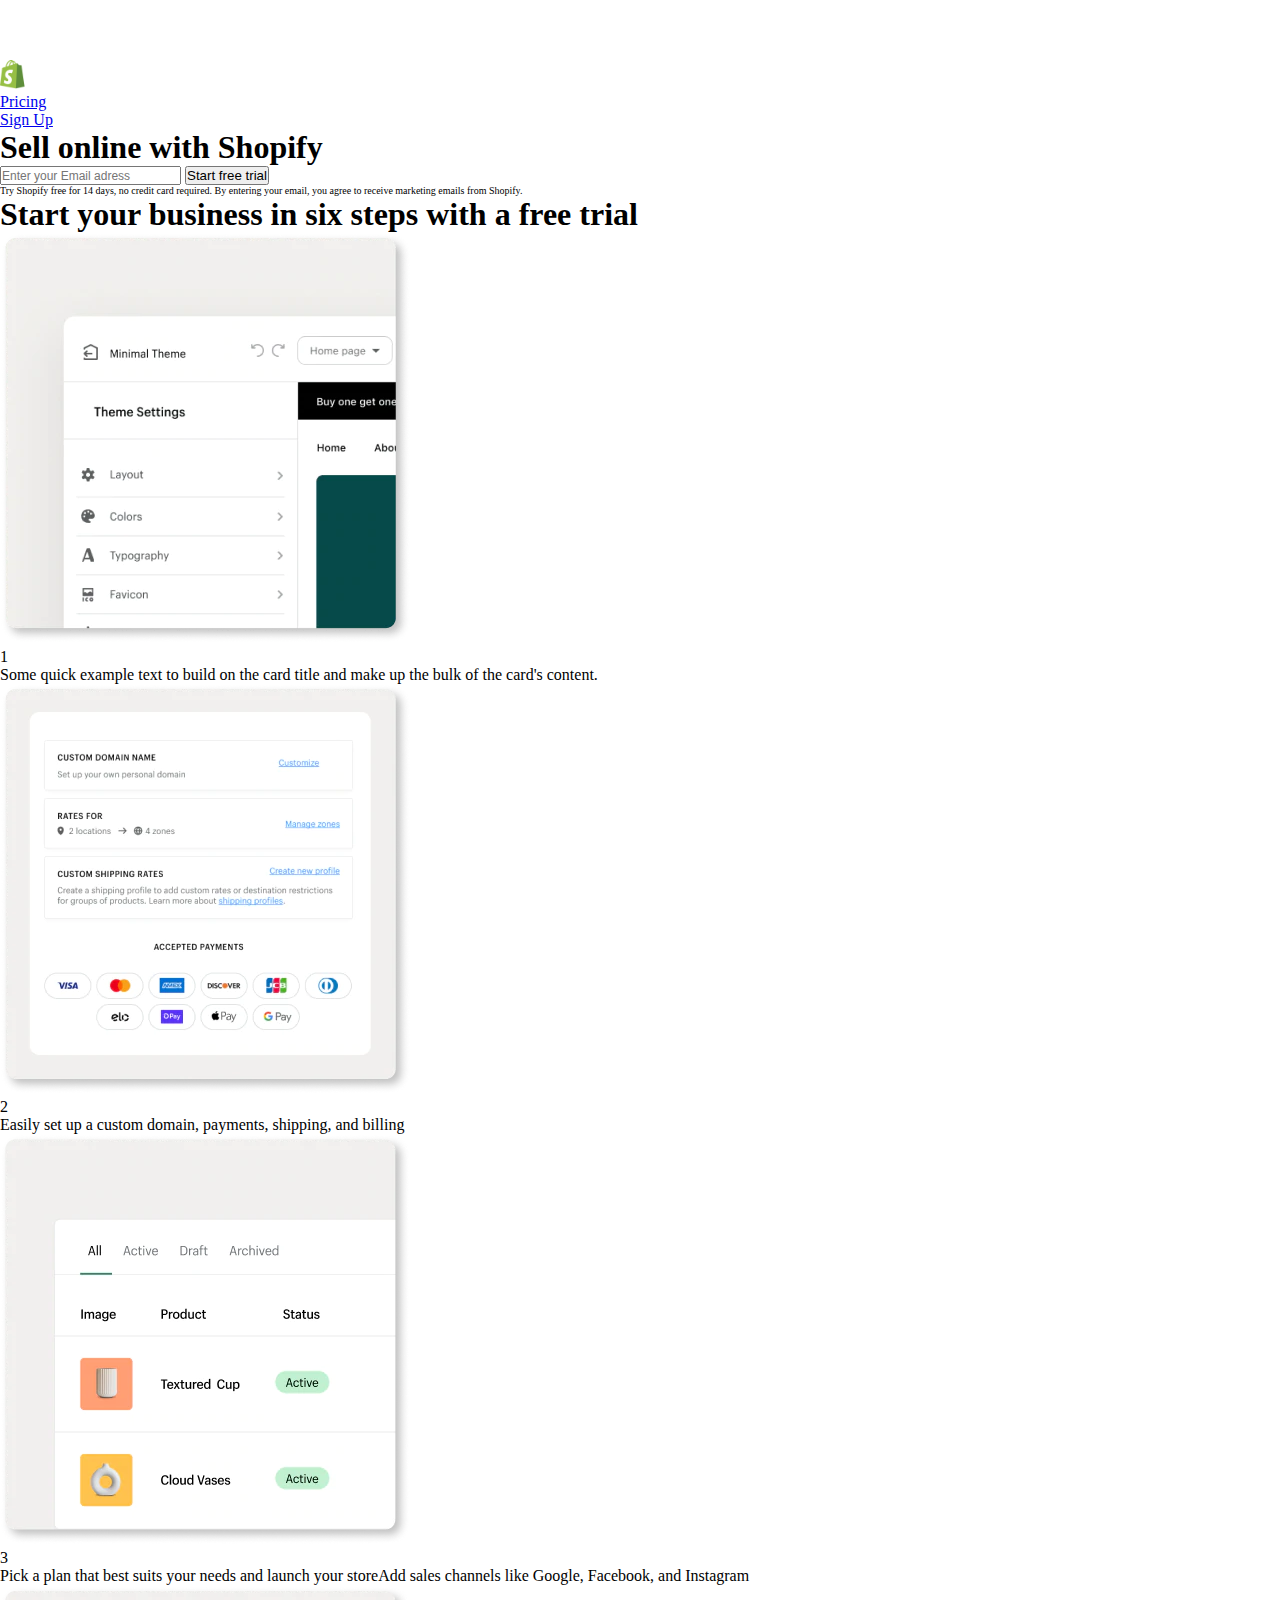
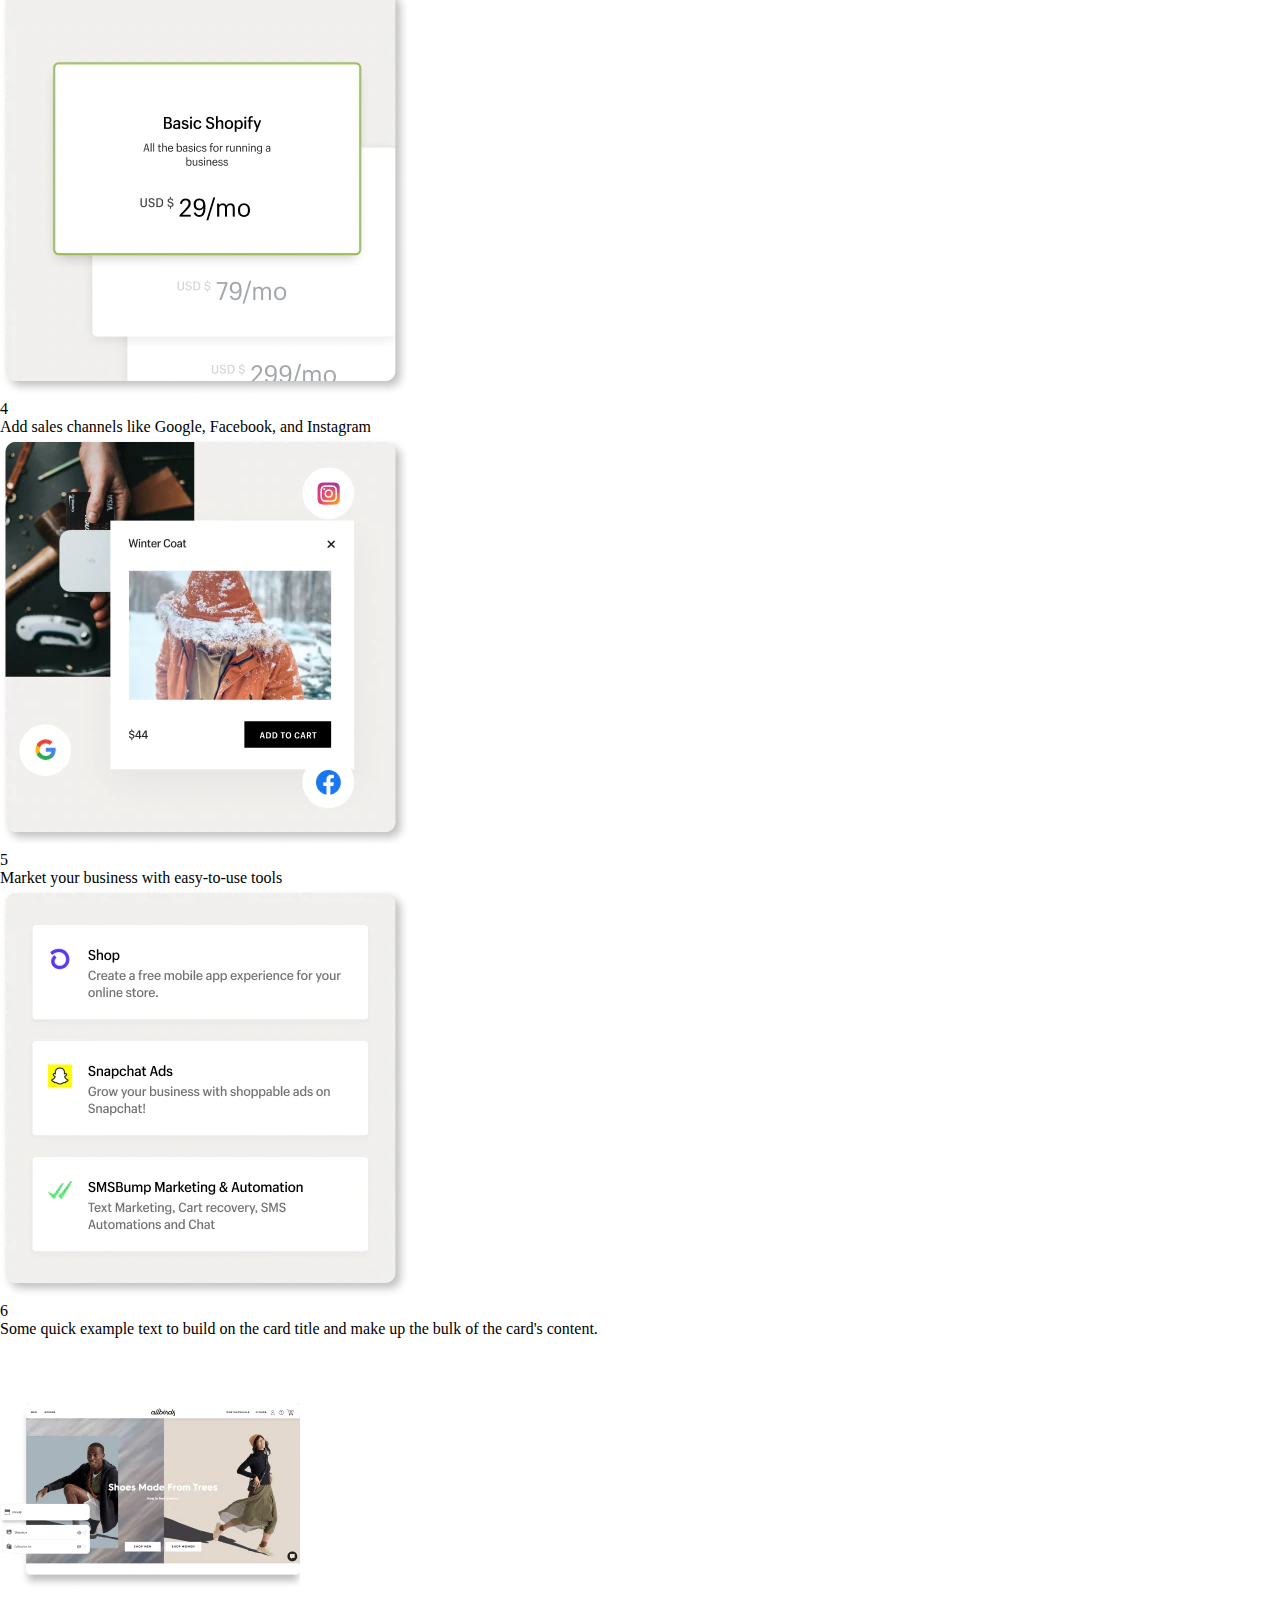
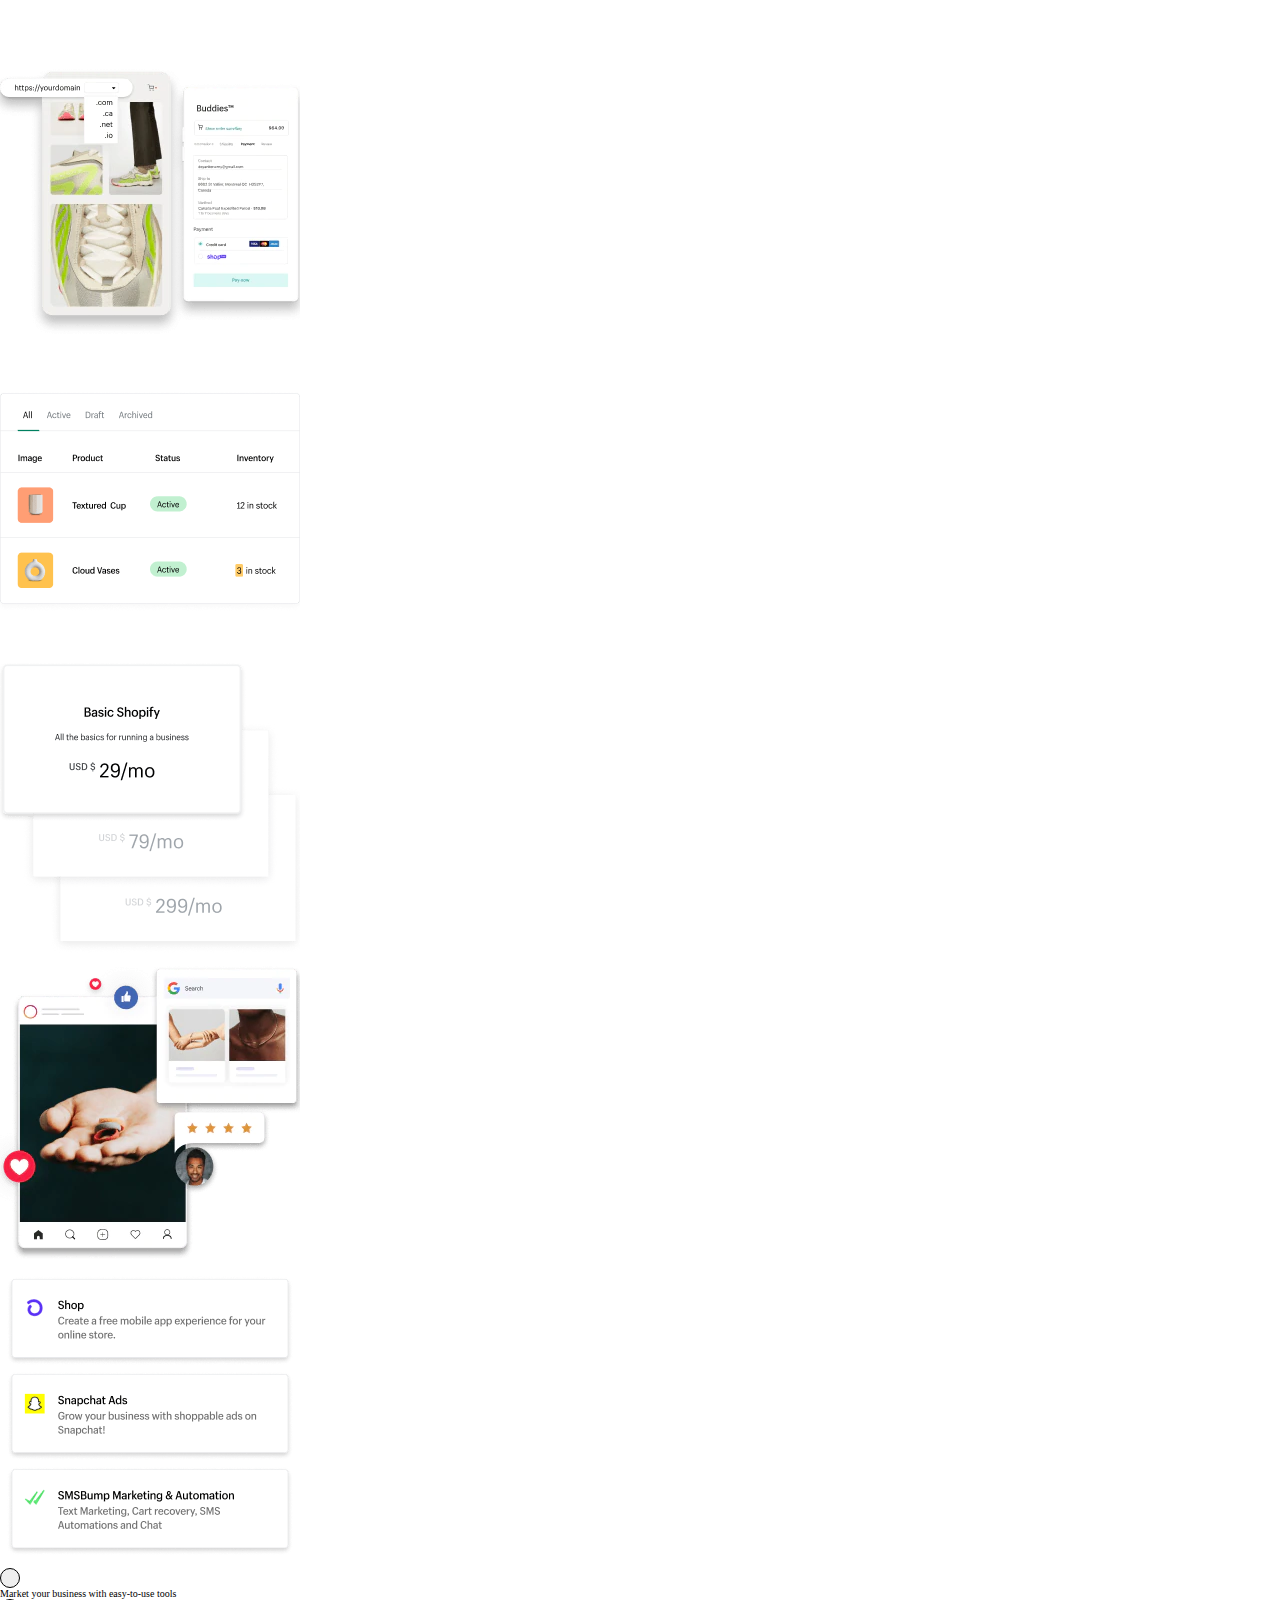
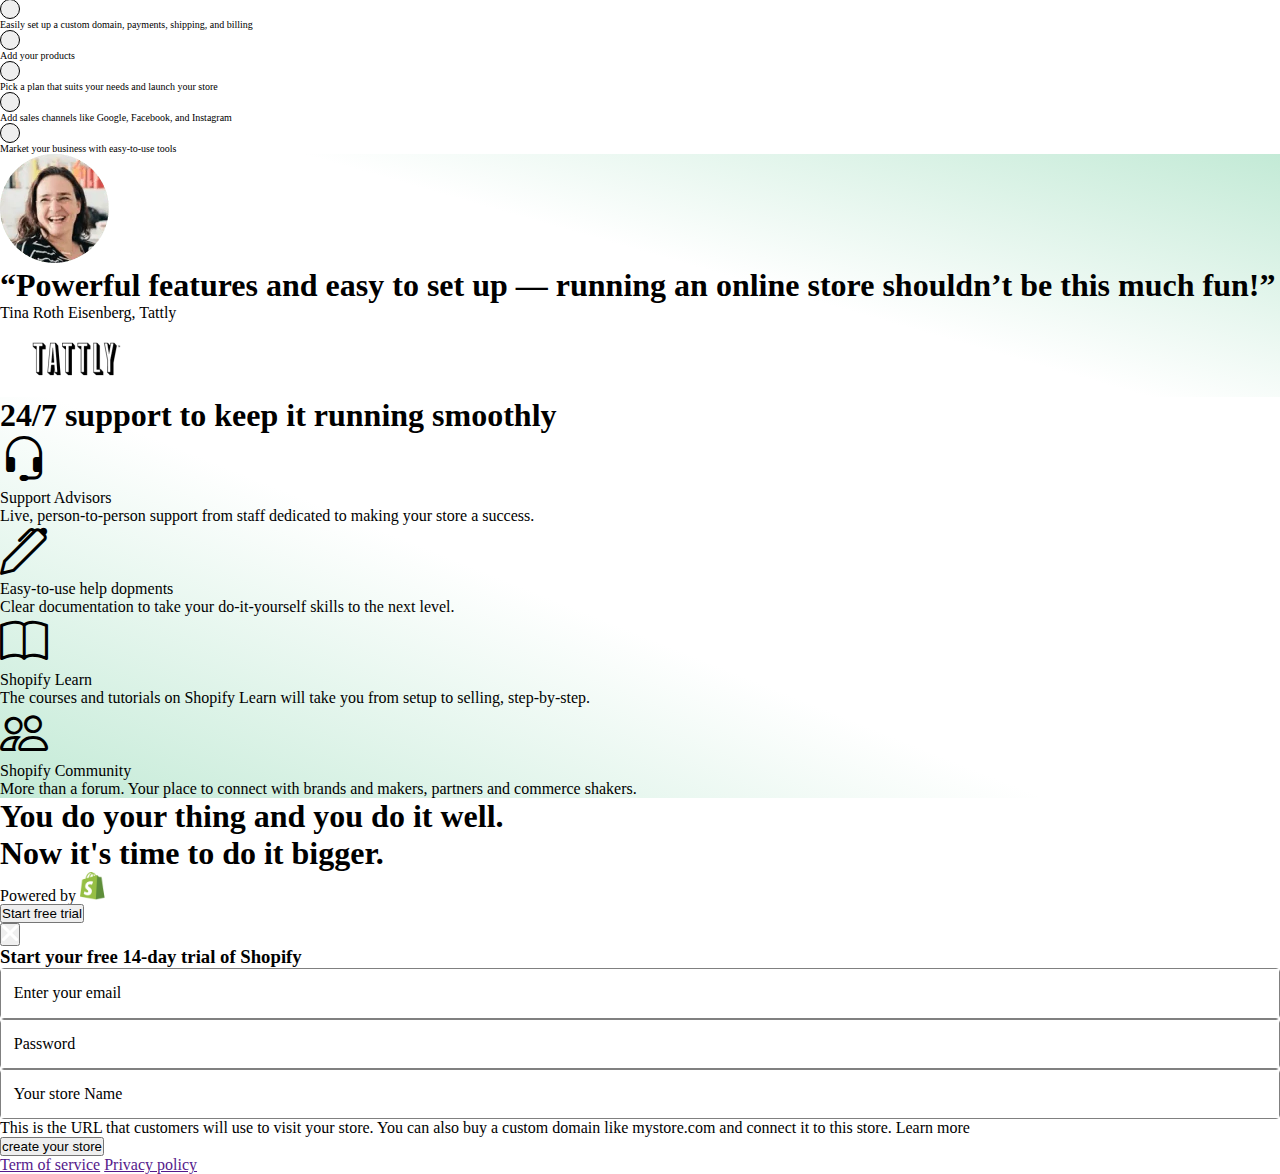
==== index.html @ aabc0f30 "Initial commit" ====
<!DOCTYPE html>
<html lang="en">
<head>
    <meta charset="UTF-8">
    <meta http-equiv="X-UA-Compatible" content="IE=edge">
    <meta name="viewport" content="width=device-width, initial-scale=1.0">
    <link href="https://cdn.jsdelivr.net/npm/bootstrap@5.1.3/dist/css/bootstrap.min.css" rel="stylesheet" integrity="sha384-1BmE4kWBq78iYhFldvKuhfTAU6auU8tT94WrHftjDbrCEXSU1oBoqyl2QvZ6jIW3" crossorigin="anonymous">
    <link rel="stylesheet" href="https://cdn.jsdelivr.net/npm/bootstrap-icons@1.3.0/font/bootstrap-icons.css">
    <link rel="stylesheet" href="style.css">

    <title>Shopyfi landing pa</title>
</head>
<body>
    <nav class="navbar navbar-expand bg-dark navbar-dark py-3 fixed-top  px-5">
        <div class="container">
            <a href="" class="navbar-brand">
                <img src="img/Shopify-Logo.png" alt="" srcset="" class="" width="100">
            </a>

            <ul class="navbar-nav">
                <li class="nav-item">
                  <a class="nav-link text-light" href="index.html">Pricing</a>
                </li>
                <li class="nav-item">
                  <a class="nav-link text-light " href="index2.html">Sign Up</a>
                </li>
             
            </ul>
        </div>


    </nav>
    


    <!--showcase-->

    <section class="bg-dark text-light p-4
    pb-1 text-center">
        <div class="container text-center p-1 p-md-5">
            <div class="cont2 px-5">
                <h1 class="fw-bold  display-2 ">Sell online with Shopify</h1>
               <form class="my-4" >
                <div class="form-group row gy-2 justify-content-center ">
                    <input type="text" class=" col-12 col-md-8 me-xs-0 me-md-1 py-2" placeholder="Enter your Email adress"  >
                    <button class="btn btn-success btn-sm text-dark fw-bold  col-12 col-md-3" type="button" data-bs-toggle="modal" data-bs-target="#modal">Start free trial</button>

               </div>
            </form>
            <p style="font-size: 10px;">Try Shopify free for 14 days, no credit card required. By entering your email, you agree to receive marketing emails from Shopify.</p>
            </div>
        </div>
    </section>
    
    <!--card-->
    <section class="bg-dark text-center pb-4 px-4 text-light">
        <div class="container  px-lg-5">
            <h1 class="py-5 fs-5 fs-md-1">Start your business in six steps with a free trial</h1>
            <div class="d-none d-md-block ">
                <div class="row justify-content-between">
                    <div class="card col-md-4 bg-dark">
                        <img src="img/T2-step-1-image@tablet-b5453b392a665fb819ce8f1c91aa2fc0bf71db04c5379acb956ced34ceb3d2a4.webp" class="card-img-top" alt="...">
                        <div class="card-body row px-0">
                        <p class="fs-1 text-success col-2">1</p>
                        <p class="card-text col-10 text-start">Some quick example text to build on the card title and make up the bulk of the card's content.</p>
                        
                        </div>
                    </div>
                    <div class="card col-md-4 bg-dark">
                        <img src="img/T2-step-2-image@tablet-0fb3871e008091cc4c0bfc4c1363121ac77640f7b3b0f676d918387db6bd263b.webp" class="card-img-top" alt="...">
                        <div class="card-body row px-0">
                        <p class="fs-1 text-success col-2 ">2</p>
                        <p class="card-text col-10 text-start">Easily set up a custom domain, payments, shipping, and billing</p>
                        
                        </div>
                    </div>
                    <div class="card col-md-4 bg-dark">
                        <img src="img/T2-step-3-image@tablet-139a0dd373f429e2ca83226c6508b84356bac630882031d1e75025337f5ef7d7.webp" class="card-img-top" alt="...">
                        <div class="card-body row px-0">
                        <p class="fs-1 text-success col-sm-2">3</p>
                        <p class="card-text col-10 text-start">
                            Pick a plan that best suits your needs and launch your storeAdd sales channels like Google, Facebook, and Instagram</p>
                        
                        </div>
                    </div>
                    <div class="card col-md-4 bg-dark">
                        <img src="img/T2-step-4-image@tablet-8bb098ef7cf60db9672df1d1f8d19f3249fb0847e266b2bc7b1a9da3ecd0e149.webp" class="card-img-top" alt="...">
                        <div class="card-body row px-0">
                        <p class="fs-1 text-success col-2">4</p>
                        <p class="card-text col-10 text-start">Add sales channels like Google, Facebook, and Instagram</p>
                        
                        </div>
                    </div>
                    <div class="card col-md-4 bg-dark">
                        <img src="img/T2-step-5-image@tablet-22d9216e8d460bd919797ab3f67787e928fc3415854ce175cdd4cd945cbf995b.webp" class="card-img-top" alt="...">
                        <div class="card-body row px-0">
                        <p class="fs-1 text-success col-2">5</p>
                        <p class="card-text col-10 text-start">Market your business with easy-to-use tools</p>
                        
                        </div>
                    </div>
                    <div class="card col-md-4 bg-dark">
                        <img src="img/T2-step-6-image@tablet-4cc9969b06d28f18ed85f31df0d1649095c0be69c0e59443b4f04b82de94410f.webp" class="card-img-top" alt="...">
                        <div class="card-body row px-0">
                        <p class="fs-1 text-success col-2">6</p>
                        <p class="card-text col-10 text-start">Some quick example text to build on the card title and make up the bulk of the card's content.</p>
                        
                        </div>
                    </div>
                </div>

                
            </div>
            <div class=" d-xs-block d-sm-block d-md-none">
                <div id="carouselExampleIndicators" class="carousel slide row" data-bs-ride="carousel">
                    
                    <div class="carousel-inner col-xs-12 col-sm-6 mb-5 ">
                      <div class="carousel-item active" data-bs-interval="3000">
                        <img src="img/T1-step-1-image@mobile-31c654f010bf5f354b7d20d93e09bf9db8b002f5f28faf3366913e13c6f00673.webp" class="d-block w-50 m-auto" alt="...">
                      </div>
                      <div class="carousel-item " data-bs-interval="3000">
                        <img src="img/T1-step-2-image@mobile-21a233a1416aa2380a78f6dd9a244d4281686881de4654bd23cd05d46a599179.webp" class="d-block w-50 m-auto" alt="...">
                      </div>
                      <div class="carousel-item " data-bs-interval="3000">
                        <img src="img/T1-step-3-image@mobile-eb52631a5eea4f4d0540238e252a9ba04441633078d13e7d8abb078db574fa56.png" class="d-block w-50 m-auto" alt="...">
                      </div>
                      <div class="carousel-item " data-bs-interval="3000">
                        <img src="img/T1-step-4-image@mobile-23067aea71c3d215033db2a6d3953b36d9154937e699570095f457ac341ba2c0.png" class="d-block w-50 m-auto" alt="...">
                      </div>

                      <div class="carousel-item " data-bs-interval="3000">
                        <img src="img/T1-step-5-image@mobile-8c9c9cabe0b663fbbbea6e1dde9577292fa8a3c39730ca32d122d118e40f6aa7.webp" class="d-block w-50 m-auto" alt="...">
                      </div>

                      <div class="carousel-item " data-bs-interval="3000">
                        <img src="img/T1-step-6-image@mobile-5e7b703b9405b364a491c329fd9387a10eadb9506ba638c2776caed274c5ddf4.png" class="d-block w-50 m-auto" alt="...">
                      </div>

                    
                    </div>

                    <div class="carouse-indicators btn-group-vertical  ">
                        <div class=" mb-1 d-flex active" data-bs-target="#carouselExampleIndicators" data-bs-slide-to="0" aria-current="true" >
                            <button class="custom-btn me-3">
                                <i class="bi bi-check " ></i>
                            </button>
                            <p class="text-start" style="font-size: 10px;">Market your business with easy-to-use tools</p>
                            
                            
                        </div>
                        <div class=" mb-1 d-flex active" data-bs-target="#carouselExampleIndicators" data-bs-slide-to="1" >
                            <button class="custom-btn me-3">
                                <i class="bi bi-check " ></i>
                            </button>
                            <p class="text-start" style="font-size: 10px;">Easily set up a custom domain, payments, shipping, and billing</p>
                            
                            
                        </div>
                        <div class=" mb-1 d-flex " data-bs-target="#carouselExampleIndicators" data-bs-slide-to="2" >
                            <button class="custom-btn me-3">
                                <i class="bi bi-check " ></i>
                            </button>
                            <p class="text-start" style="font-size: 10px;">Add your products</p>
                            
                            
                        </div>
                        <div class=" mb-1 d-flex " data-bs-target="#carouselExampleIndicators" data-bs-slide-to="3" >
                            <button class="custom-btn me-3">
                                <i class="bi bi-check " ></i>
                            </button>
                            <p class="text-start" style="font-size: 10px;">Pick a plan that suits your needs and launch your store</p>
                            
                            
                        </div>
                        <div class=" mb-1 d-flex " data-bs-target="#carouselExampleIndicators" data-bs-slide-to="4" >
                            <button class="custom-btn me-3">
                                <i class="bi bi-check " ></i>
                            </button>
                            <p class="text-start" style="font-size: 10px;">Add sales channels like Google, Facebook, and Instagram</p>
                            
                            
                        </div>
                        <div class=" mb-1 d-flex " data-bs-target="#carouselExampleIndicators" data-bs-slide-to="5" >
                            <button class="custom-btn me-3">
                                <i class="bi bi-check " ></i>
                            </button>
                            <p class="text-start" style="font-size: 10px;">Market your business with easy-to-use tools</p>
                            
                            
                        </div>
                        
                        

                        
  
                    
                  </div>

                  



            </div>

        </div>
    </section>
     <!--review-->
     <section class="gradient-back py-5 text-dark">
         <div class="container justify-content-center text-center py-5 pb-0 bor">
             <img src="img/T1-testimonial-image-2@tablet-afef7affe5d799ae57e34160fd93a517c3176e2a030d259f635671acb4142ad7.webp" alt="">
             <h1 class="py-3">“Powerful features and easy to set up — running an online store shouldn’t be this much fun!”</h1>
             <p class="fs-3">Tina Roth Eisenberg, Tattly
            </p>
            <img class="pb-5"src="img/T2-testimonial-logo@desktop-f1d2ee4c14b1c3fa74b88f4972c036e1ddb8e4ab6db1368dc8400eac2d0e5a81.webp" alt="">
            <div class="border border-top-0 border-dark w-75 m-auto mt-5 "></div>


         </div>

     </section>
     <!--promises-->
     <section class="py-5 text-dark gradient-back1">
         <div class="container text-start justify-content-center">
             <h1 class="fw-bold my-5 text-center ">24/7 support to keep it running smoothly</h1>

             <div class="row justify-content-around mt-1 px-4 py-5">

                <div class="card  col-12  col-md-3 px-1 text-center text-md-start" >
                    <i class="bi bi-headset fs-1  "></i>
                    <div class="card-body px-0">
                      <p class="card-title fw-bold ">Support Advisors</p>
                      <p class="card-text ">Live, person-to-person support from staff dedicated to making your store a success.</p>
                    </div>
                </div>

              <div class="card  col-12 col-md-3  px-1 text-center text-md-start">
                    <i class="bi bi-pen fs-1 "></i>
                    <div class="card-body px-0 ">
                        <p class="card-title fw-bold">Easy-to-use help dopments</p>
                        <p class="card-text">Clear documentation to take your do-it-yourself skills to the next level.</p>
                    </div>
              </div>
              <div class="card  col-12 col-md-3 px-1 text-center text-md-start ">
                    <i class="bi bi-book fs-1" width="1rem"></i>
                    <div class="card-body px-0">
                        <p class="card-title fw-bold">Shopify Learn</p>                      
                        <p class="card-text">The courses and tutorials on Shopify Learn will take you from setup to selling, step-by-step.</p>
                    </div>
              </div> 

              <div class="card  col-12 col-md-3 px-1 text-center text-md-start">
                    <i class="bi bi-people fs-1"></i>
                    <div class="card-body px-0 mt-0">
                      <p class="card-title fw-bold">Shopify Community</p>
                      <p class="card-text">More than a forum. Your place to connect with brands and makers, partners and commerce shakers.</p>
                    </div>
              </div>
             
            </div>

         </div>
         





         
     </section>
     <!--quote-->
     <section class="p-5 p-md-5 bg-dark text-light">
         <div class="container d-flex flex-column text-center justify-content-center p-5">
             <h1 class="col-9 col-6-md m-auto display-5 fw-bold">You do your thing and you do it well.<br>
                Now it's time to do it bigger.</h1>
             <div class="col-8 col-6-md m-auto mt-5">
                 <span class="fs-4 align-middle">Powered by</span>
                 <img src="img/Shopify-Logo.png" width="100px" alt="">
             </div>
             <button type="button" class="btn btn-success fs-6  m-auto my-4 py-2" data-bs-toggle="modal" data-bs-target="#modal">
                Start free trial 
              </button>
            </div>
            
            <!-- The Modal -->
            <div class="modal " id="modal">
              <div class="modal-dialog modal-fullscreen ">
                <div class="modal-content bg-dark px-3 py-2">
            
                  <!-- Modal Header -->
                  <div class="modal-header border-0">
                    <h4 class="modal-title "></h4>
                    <button type="button" class="btn btn-dark btn-sm " data-bs-dismiss="modal"><img src="img/close.png" alt="" width="16px"></button>
                  </div>
            
                  <!-- Modal body -->
                  <div class="modal-body mt-5">
                      
                      <div class="row">
                          <form class="p-1 mt-0 col-12 col-md-5 m-auto" >
                            <h3>Start your free 14-day trial of Shopify</h3>
                                <div class="input-cont my-3">
                                    <input type="email" placeholder=" " class="email-input">
                                    <span class="placeholder text-dark">Enter your email</span>
                                    <div class="valid-fed ">Valid</div>
                                    <div class="invalid-fed ">Invalid</div>
                                    
                            
                                </div>
                                <div class="input-cont my-3">
                                    <input type="password" placeholder=" " class="email-input" minlength="8">
                                    <span class="placeholder text-dark">Password</span>
                                    <div class="valid-fed ">Valid</div>
                                    <div class="invalid-fed ">Invalid</div>
                                    
                            
                                </div>
                                <div class="input-cont">
                                    <input type="text" placeholder=" " class="email-input">
                                    <span class="placeholder text-dark">Your store Name</span>
                                    <div class="valid-fed ">Valid</div>
                                    <div class="invalid-fed ">Invalid</div>
                                    
                            
                                </div>
                        
                            
                            
                            
                            <p >This is the URL that customers will use to visit your store. You can also buy a custom domain like mystore.com and connect it to this store. <span>Learn more</span></p>
                            <button class="btn btn-success text-light btn-lg float-end text-center" type="submit">create your store</button>



                        </form>
                      </div>

                      
                
                    
                        
                  </div>
            
                  
            
                </div>
              </div>
            </div>
            
                
         </div>
     </section>

     <footer class="bg-light text-dark ">
         <div class="container p-1 row gx-0 text-center m-auto">
             <a href="" class="btn btn-light text-success col-12 col-md-2 offset-md-8">Term of service</a>
             <a href="" class="btn btn-lght text-success col-12 col-md-2 b-dark" >Privacy policy</a>
         </div>
     </footer>





    <script src="https://cdn.jsdelivr.net/npm/bootstrap@5.1.3/dist/js/bootstrap.bundle.min.js" integrity="sha384-ka7Sk0Gln4gmtz2MlQnikT1wXgYsOg+OMhuP+IlRH9sENBO0LRn5q+8nbTov4+1p" crossorigin="anonymous"></script>
</body>
</html>
---- style.css ----
body::before{
    content: " ";
    display: block;
    height: 60px;
    
}


.gradient-back{
    background: rgb(192,233,212);
    background: linear-gradient(196deg, rgba(192,233,212,0.9536178107606679) 0%, rgba(255,255,255,0) 46%);
}
.gradient-back1{
    background: rgb(192,233,212);
    background: linear-gradient(22deg, rgba(192,233,212,0.9536178107606679) 0%, rgba(255,255,255,0) 46%);
}
.card{
    border: none;
    background-color: transparent;
}


.bi{
    font-size: 3rem !important;
}
::placeholder{
    font-size: 12px;

}
.modal-email{
    position: relative;
}
.modal-email::before{
    display: block;
    content: "sadda";
    width: 100%;
    height: 120%;
    top: 10px;
    background-color: brown;
}
:root{
    --valid:green;
    --invalid:red;
    --border-radius:4px;
    --input-border:1px;
    --fed-fs:12px;
    --fs:1rem;
    --placeholder-fs:11px
}





*{
    box-sizing: border-box;
    margin: 0;
    padding: 0;
    
}

.input-cont{
    position: relative;
    width: 100%;
    height: max-content;
    display: flex;
    flex-direction: column;
    align-items: center;
    border:1px solid gray;
    border-radius: var(--border-radius);
    
  
    
}
.placeholder{
    
    background-color: white;
    font-size: var(--fs);
    position: absolute;
    top:0;
    left: 0;
    width: 100%;
    height: 100%;
    display: flex;
    align-items: center;
    padding: 0 .8rem;
    pointer-events: none;
    transition: height ease-in-out .3s,font-size ease-in-out .3s;
    z-index: 1000000;
    
    
}
.valid-fed{
    background-color: var(--valid);
    height: 20%;
    width: 100%;
    font-size: var(--fed-fs);
    display: var(--display);
    padding: 3px .8rem;
    border-radius: 0 0 var(--border-radius) var(--border-radius);
    
    
    
}
.invalid-fed{
    position: relative;
    background-color: var(--invalid);
    height: 100%;
    width: 100%;
    font-size: var(--fed-fs);
    display: var(--display);
    padding: 3px .8rem;
    border-radius: 0 0 var(--border-radius) var(--border-radius);
   
    
    
}

.input-cont>input{
    font-size: var(--fs);
    padding: 1.5rem 1rem .4rem .7rem ;
    width: 100%;
    background-color: white;
    top: 0;
    height: 100%;
    border: none;
    
    
    
    
}

.email-input:placeholder-shown~.valid-fed,
.email-input:not(:placeholder-shown):valid~.valid-fed,
.email-input:not(:placeholder-shown):invalid~.invalid-fed,
.email-input:placeholder-shown~.invalid-fed,
.email-input:not(:placeholder-shown):invalid~.valid-fed,
.email-input:not(:placeholder-shown):valid~.invalid-fed{
    display: none;
    
}

.email-input:not(:placeholder-shown):invalid:not(:focus)~.invalid-fed,
.email-input:not(:placeholder-shown):valid:not(:focus)~.valid-fed{
    display: block;
    
}
.email-input:not(:placeholder-shown):invalid:not(:focus){

    border-radius: var(--border-radius) var(--border-radius) 0 0;
    border-left: var(--input-border) solid var(--invalid);
    border-right: var(--input-border) solid var(--invalid);
    border-top: var(--input-border) solid var(--invalid);
    
}
.email-input:not(:placeholder-shown):valid:not(:focus){
    
    border-radius: var(--border-radius) var(--border-radius) 0 0;
    border-left: var(--input-border) solid var(--valid);
    border-right: var(--input-border) solid var(--valid);
    border-top: var(--input-border) solid var(--valid);
    
}
.email-input:focus{
    outline: none;
}








.email-input:focus~.placeholder,
.email-input:not(:placeholder-shown)~.placeholder{
    font-size: var(--placeholder-fs);
    height: 40%;
}
.custom-btn{
    width: 20px;
    height: 20px;
    border-radius: 50%;
    display: grid;
    place-content: center;
    border: 1px black solid;
    


}

.custom-btn>i{
 margin-bottom: 5px;
   font-size: 20px !important;
   color: white;
   display: none;
}
.custom-btn:active>i{
    display: block;
}
.custom-btn:hover{
    background-color: grey;
}
.custom-btn:active{
    background-color: black;
}
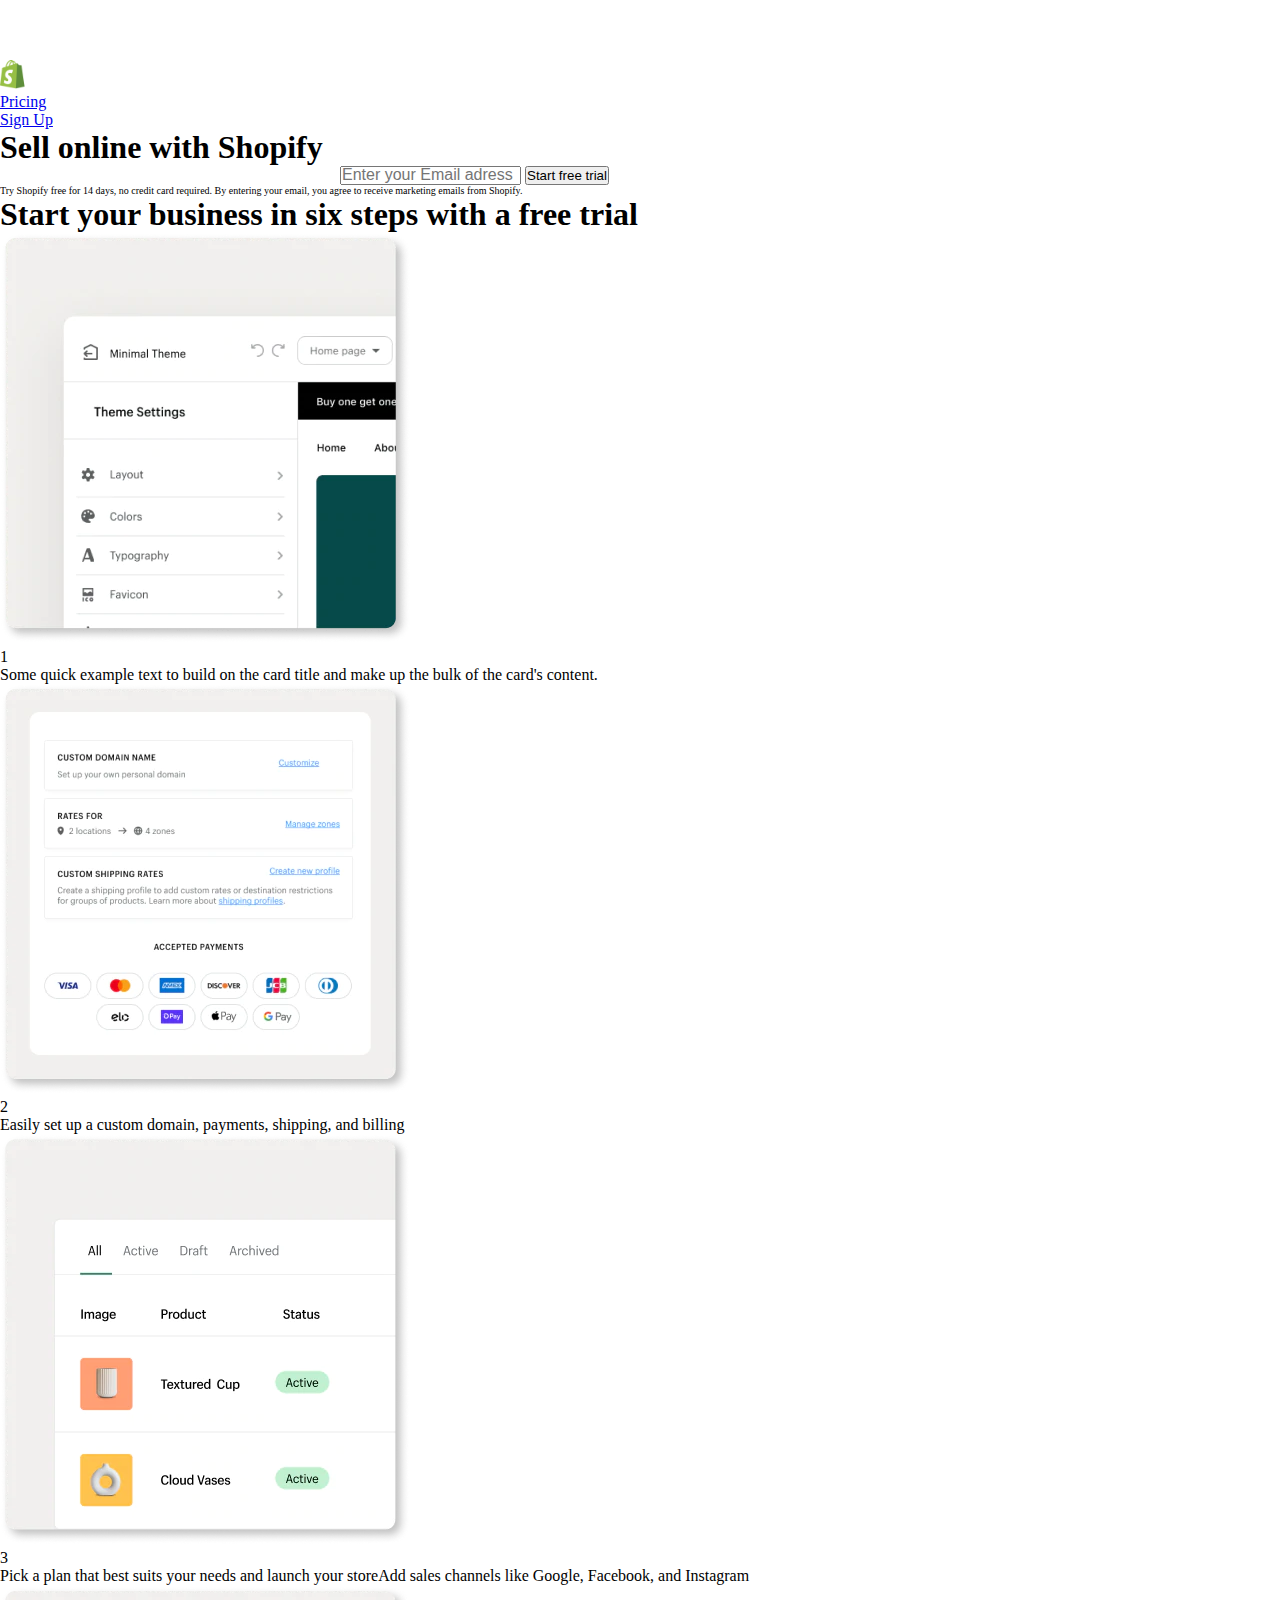
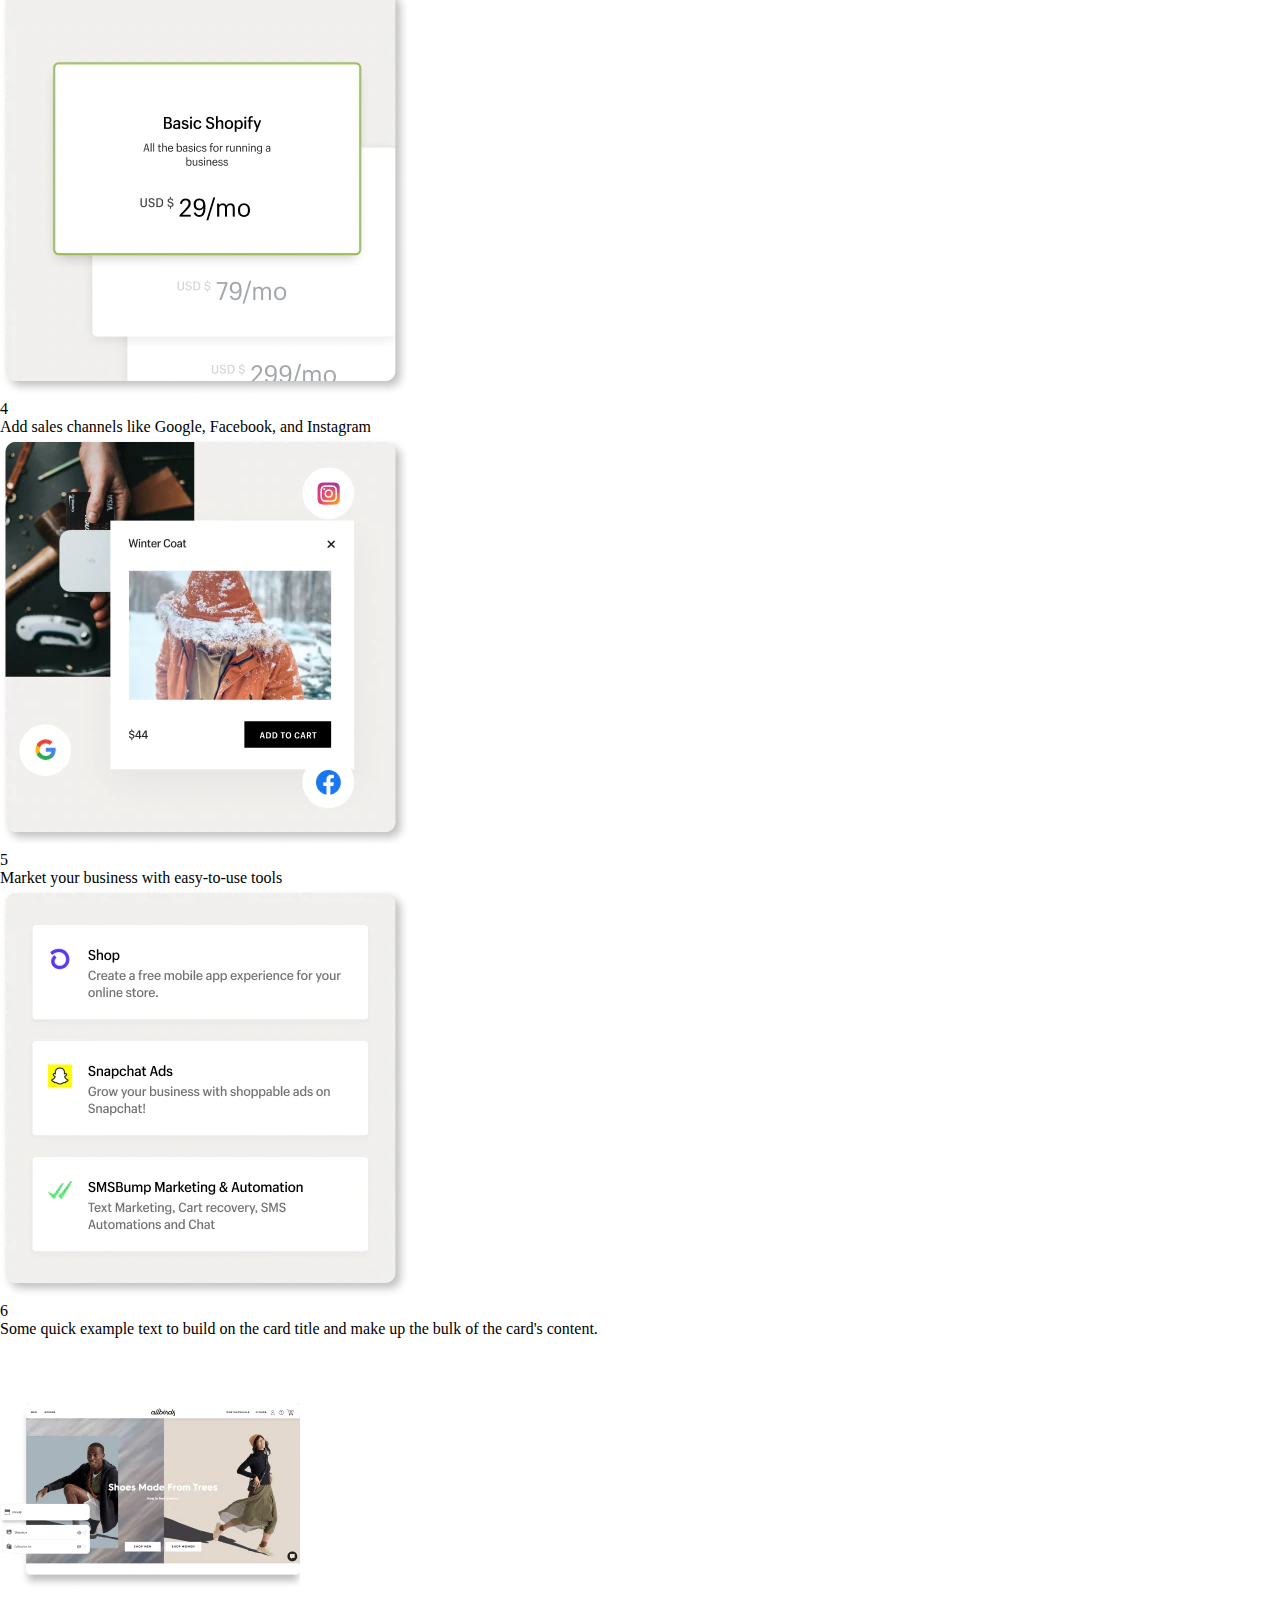
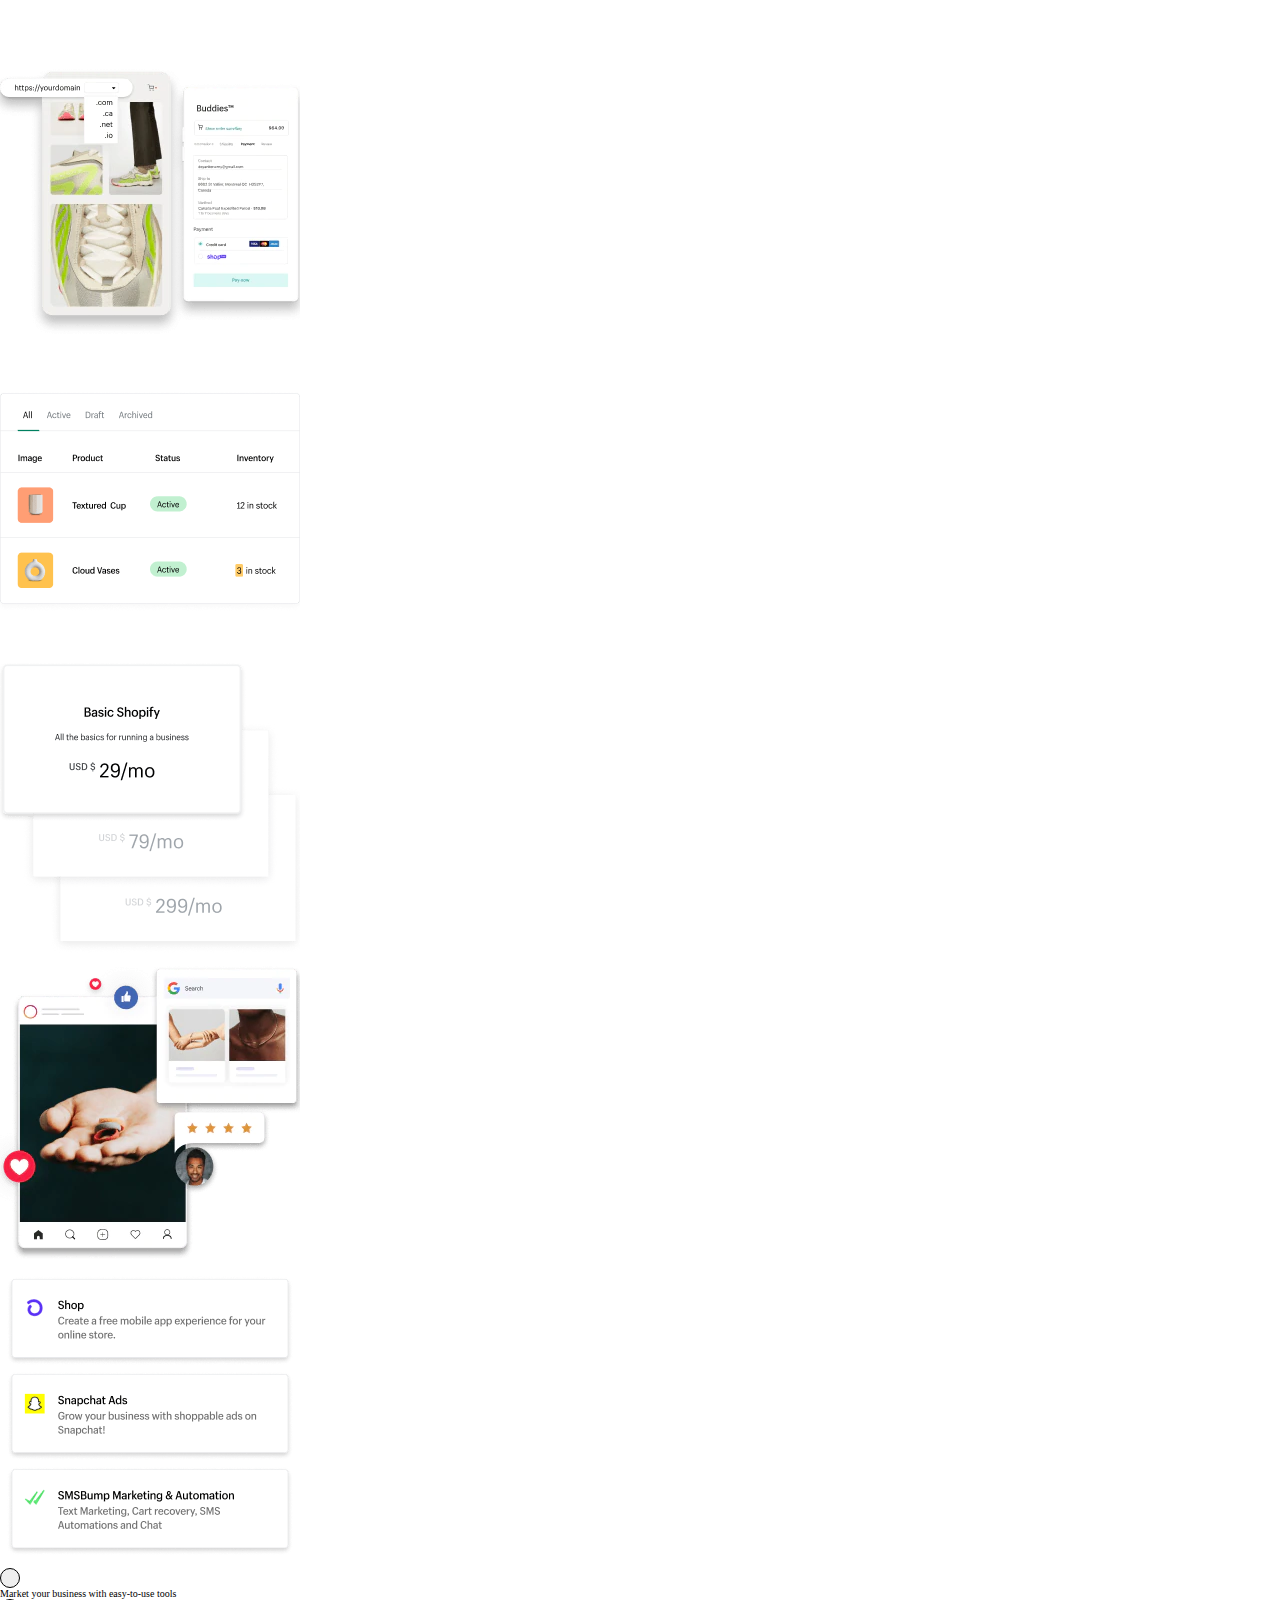
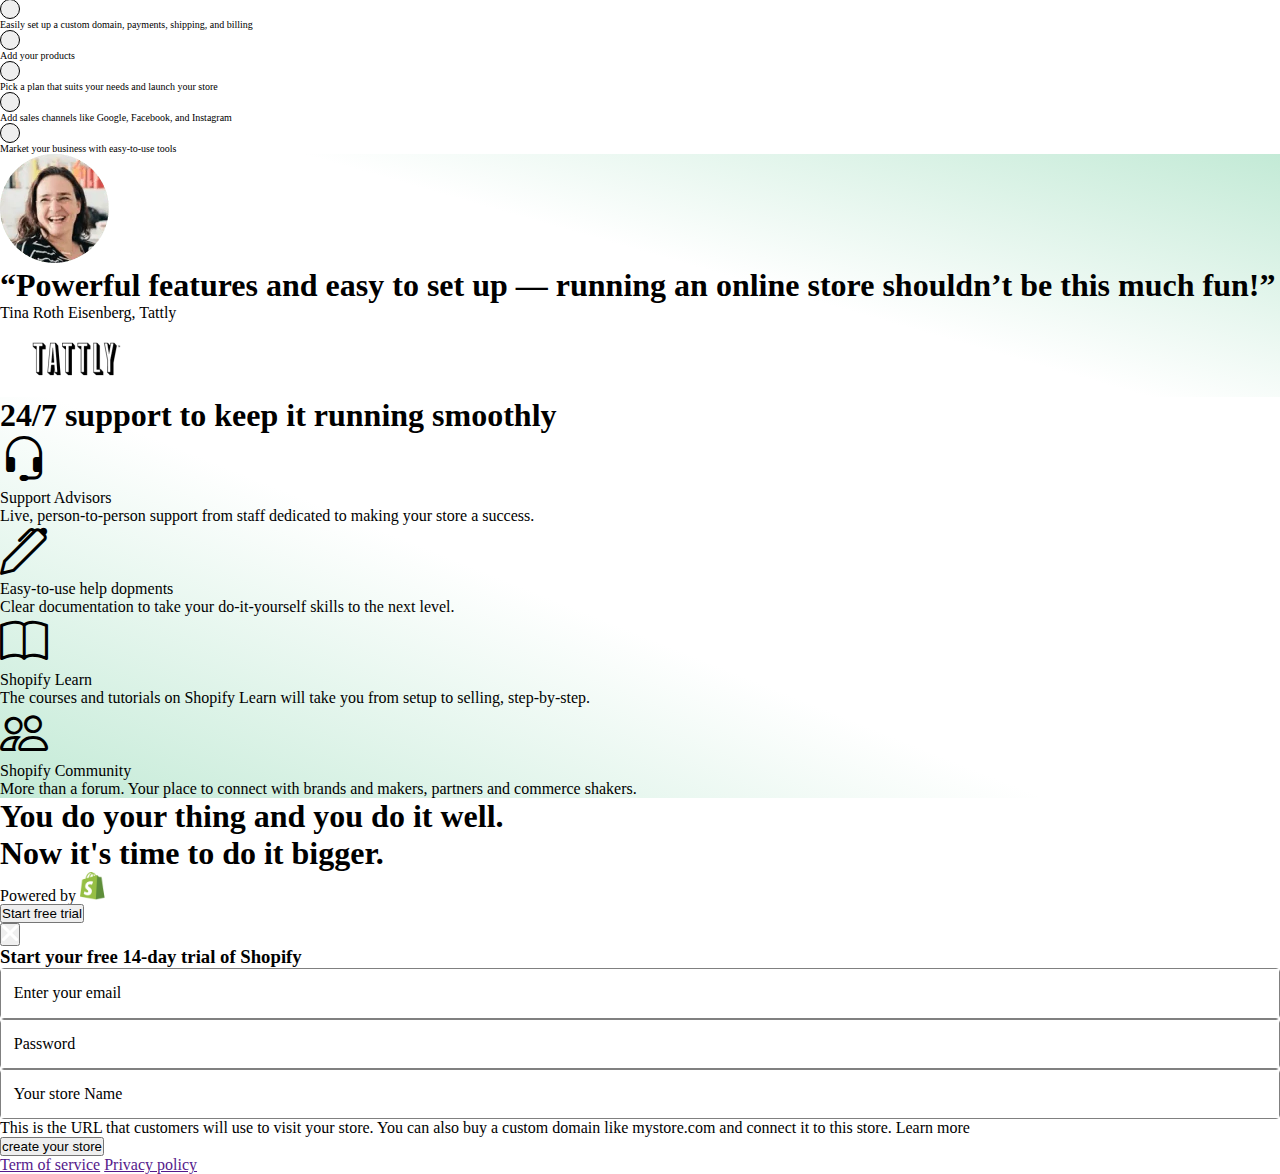
==== commit 3d00dd47: "add max width on hero form" ====
--- a/index.html
+++ b/index.html
@@ -41,7 +41,7 @@
             <div class="cont2 px-5">
                 <h1 class="fw-bold  display-2 ">Sell online with Shopify</h1>
                <form class="my-4" >
-                <div class="form-group row gy-2 justify-content-center ">
+                <div class="form-group row gy-2 justify-content-center hero-form">
                     <input type="text" class=" col-12 col-md-8 me-xs-0 me-md-1 py-2" placeholder="Enter your Email adress"  >
                     <button class="btn btn-success btn-sm text-dark fw-bold  col-12 col-md-3" type="button" data-bs-toggle="modal" data-bs-target="#modal">Start free trial</button>
 
--- a/style.css
+++ b/style.css
@@ -24,7 +24,7 @@
     font-size: 3rem !important;
 }
 ::placeholder{
-    font-size: 12px;
+    font-size: 16px;
 
 }
 .modal-email{
@@ -43,7 +43,7 @@
     --invalid:red;
     --border-radius:4px;
     --input-border:1px;
-    --fed-fs:12px;
+    --fed-fs:16px;
     --fs:1rem;
     --placeholder-fs:11px
 }
@@ -51,7 +51,9 @@
 
 
 
-
+p{
+    font-size: 1rem;
+}
 *{
     box-sizing: border-box;
     margin: 0;
@@ -113,6 +115,14 @@
     border-radius: 0 0 var(--border-radius) var(--border-radius);
    
     
+    
+}
+.hero-form{
+    max-width: 600px;
+    margin: auto;
+}
+.hero-form>input,.hero-form>button{
+    height: 100%;
     
 }
 
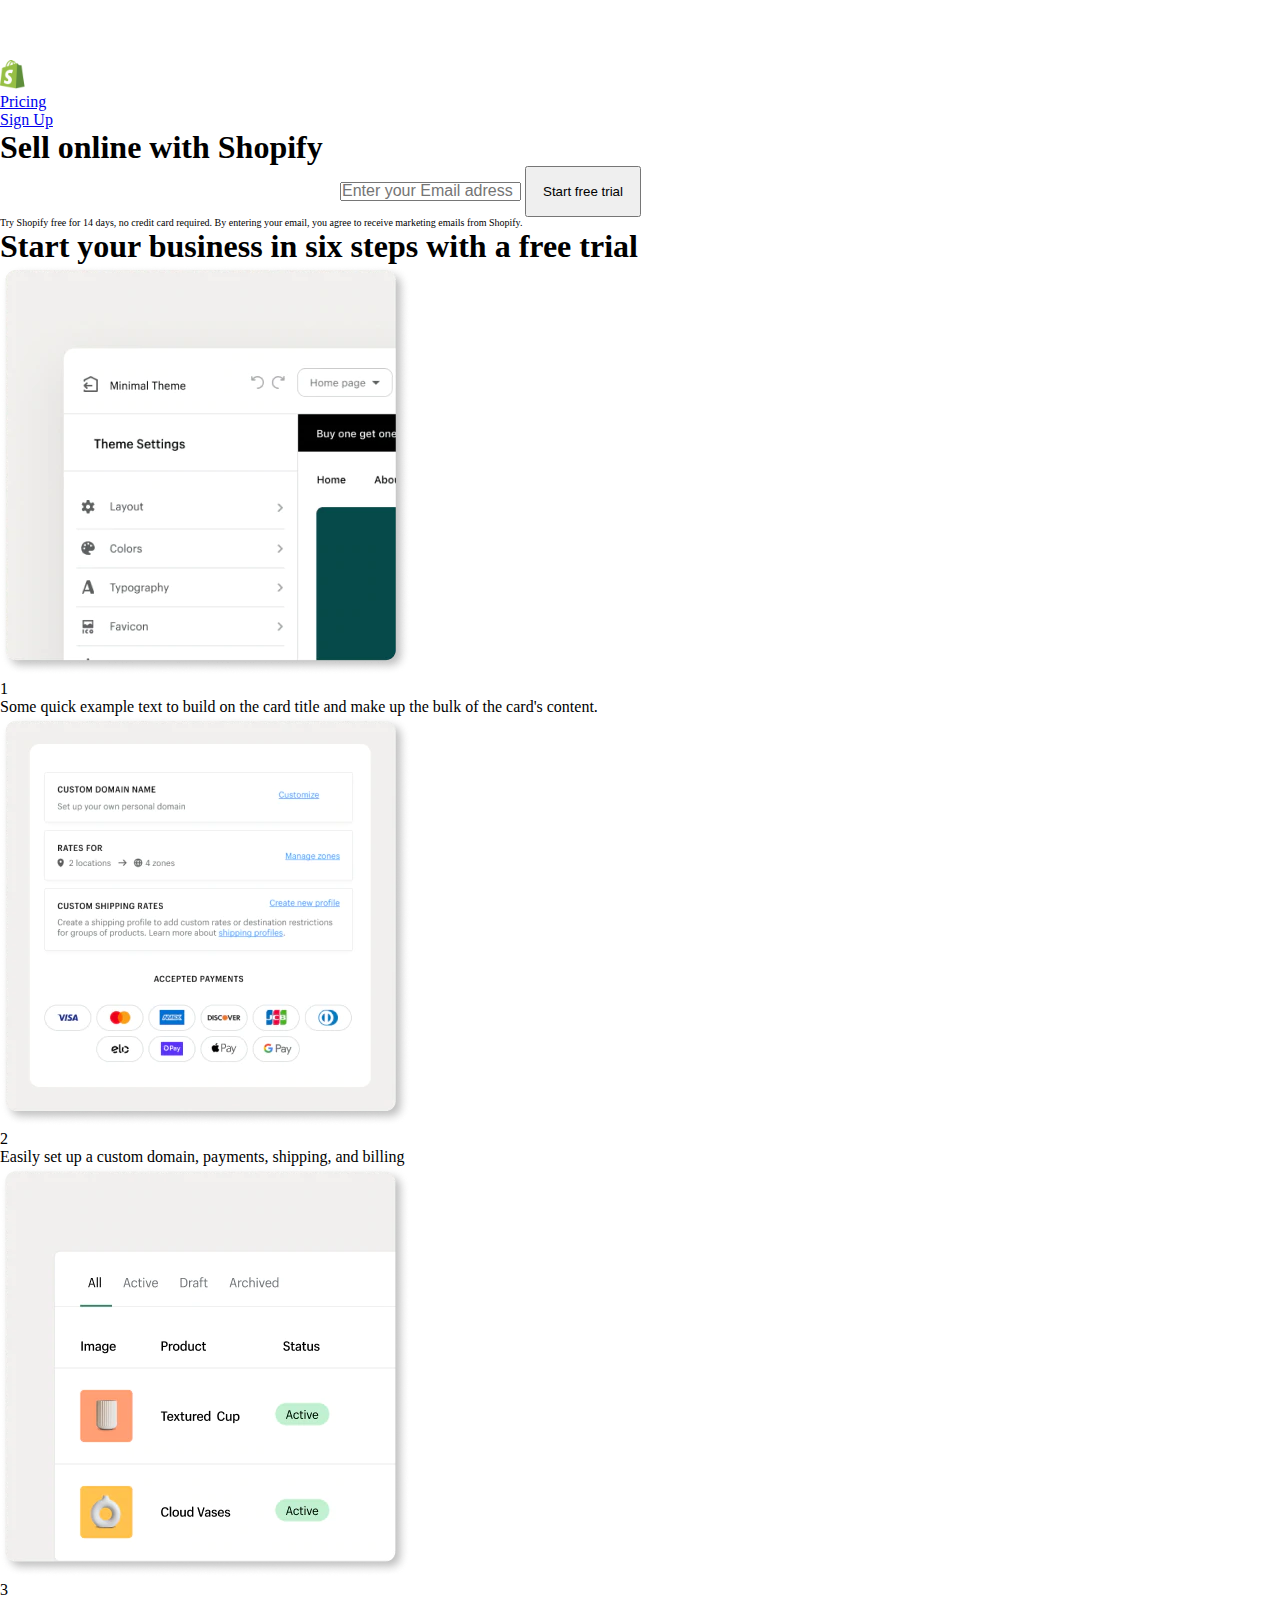
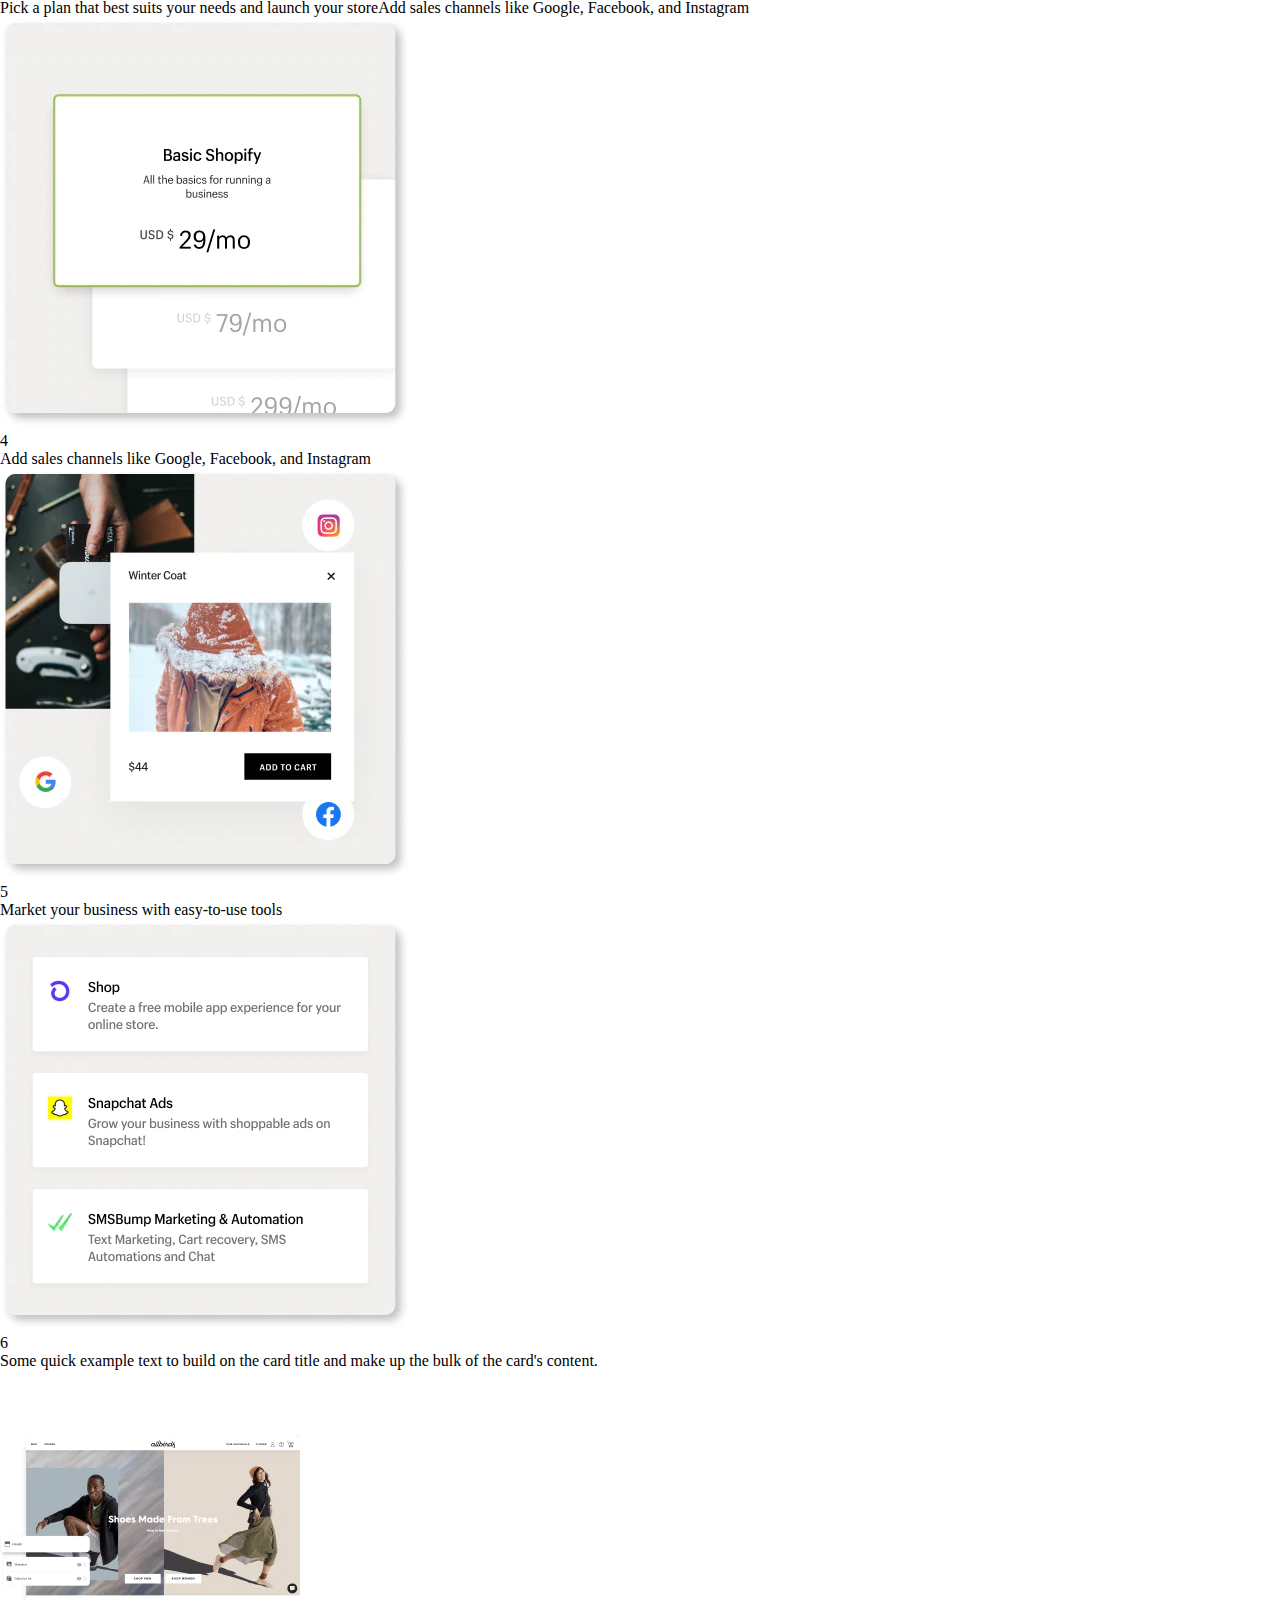
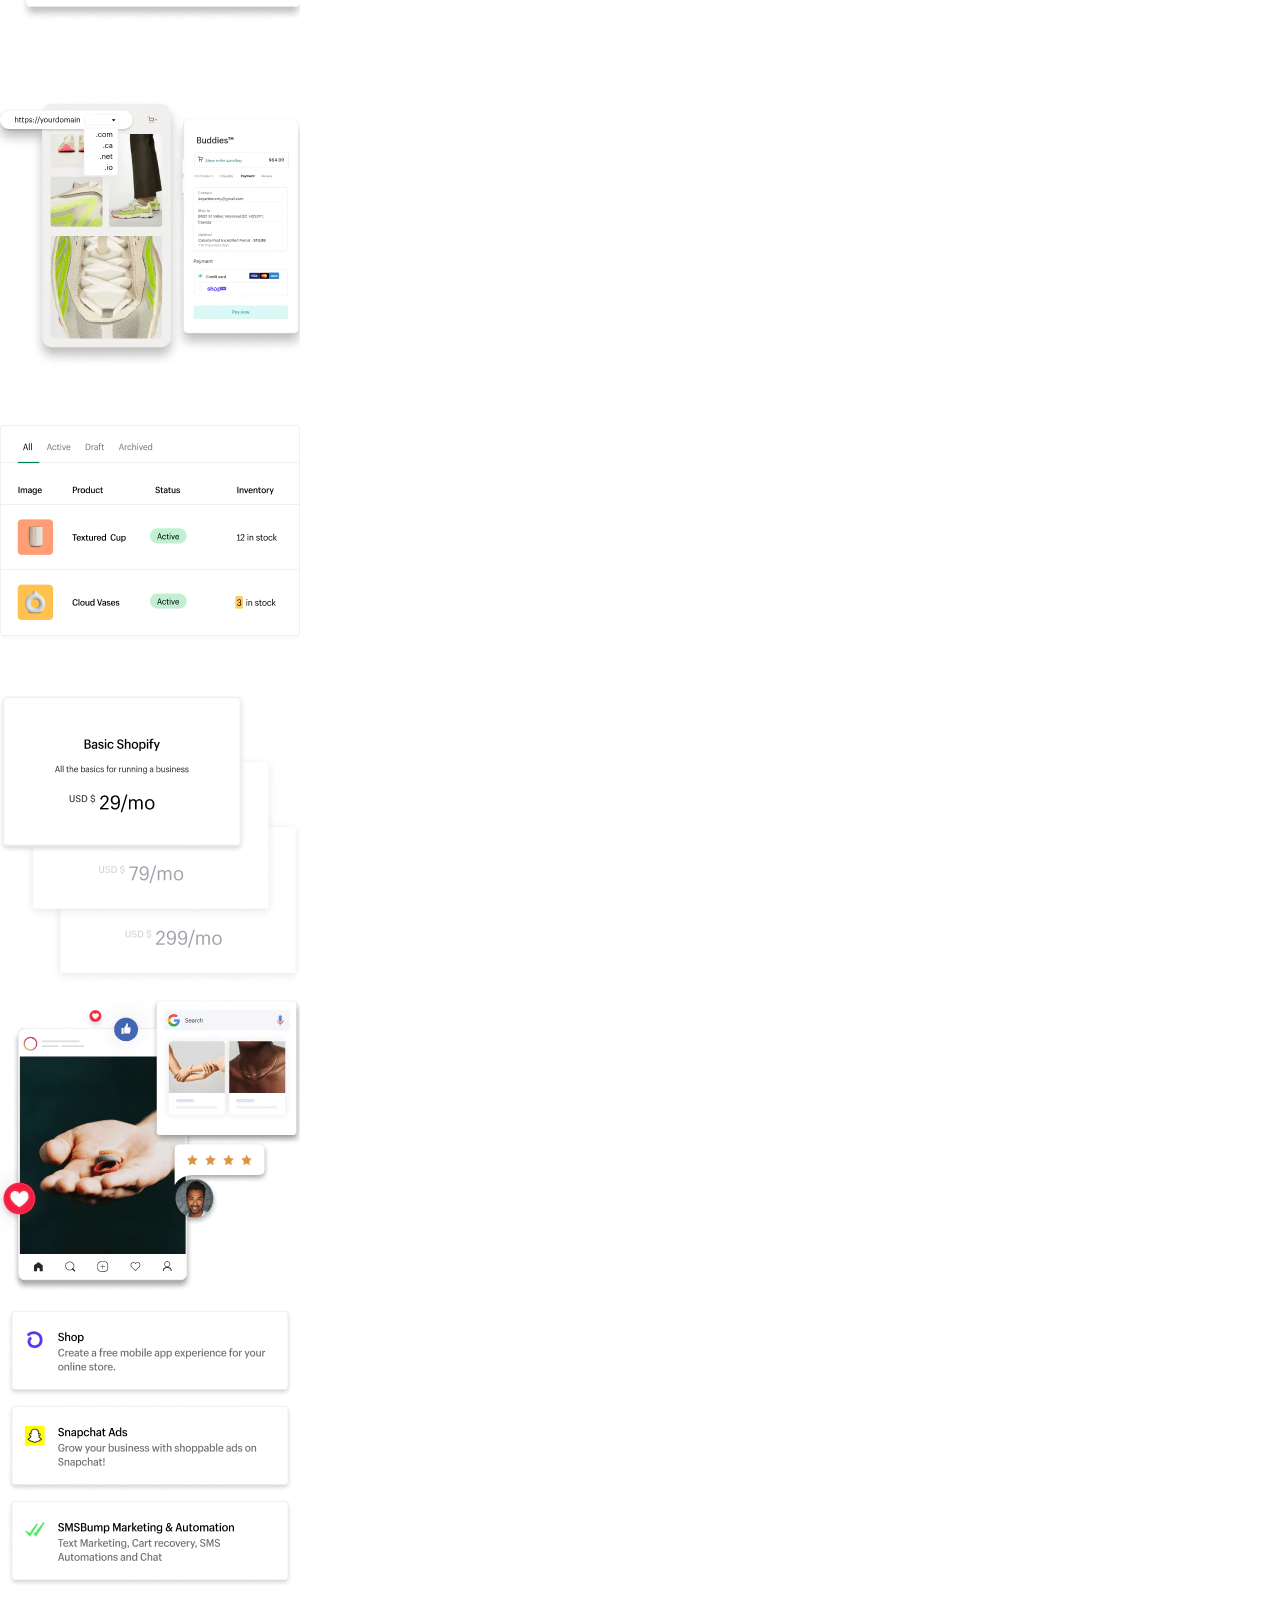
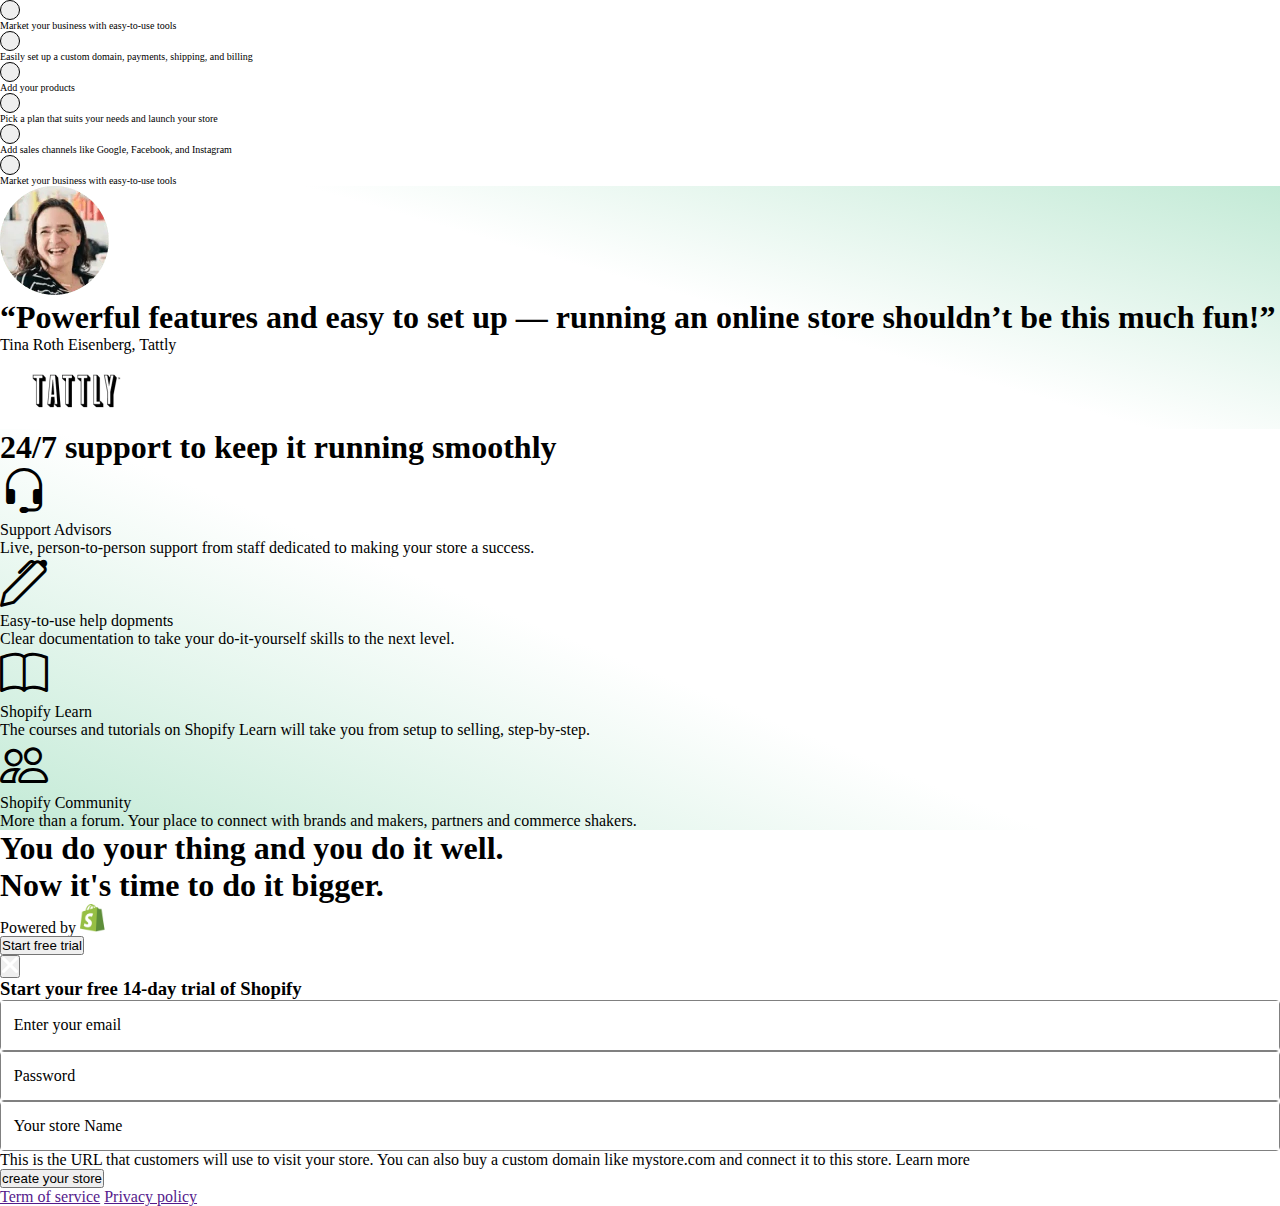
==== commit 48692f4e: "update style" ====
--- a/index.html
+++ b/index.html
@@ -43,7 +43,7 @@
                <form class="my-4" >
                 <div class="form-group row gy-2 justify-content-center hero-form">
                     <input type="text" class=" col-12 col-md-8 me-xs-0 me-md-1 py-2" placeholder="Enter your Email adress"  >
-                    <button class="btn btn-success btn-sm text-dark fw-bold  col-12 col-md-3" type="button" data-bs-toggle="modal" data-bs-target="#modal">Start free trial</button>
+                    <button class="btn btn-success btn-sm text-dark fw-bold  col-12 col-md-3 mh-100" type="button" data-bs-toggle="modal" data-bs-target="#modal">Start free trial</button>
 
                </div>
             </form>
--- a/style.css
+++ b/style.css
@@ -121,8 +121,8 @@
     max-width: 600px;
     margin: auto;
 }
-.hero-form>input,.hero-form>button{
-    height: 100%;
+.hero-form>button{
+    padding: 1rem;
     
 }
 
